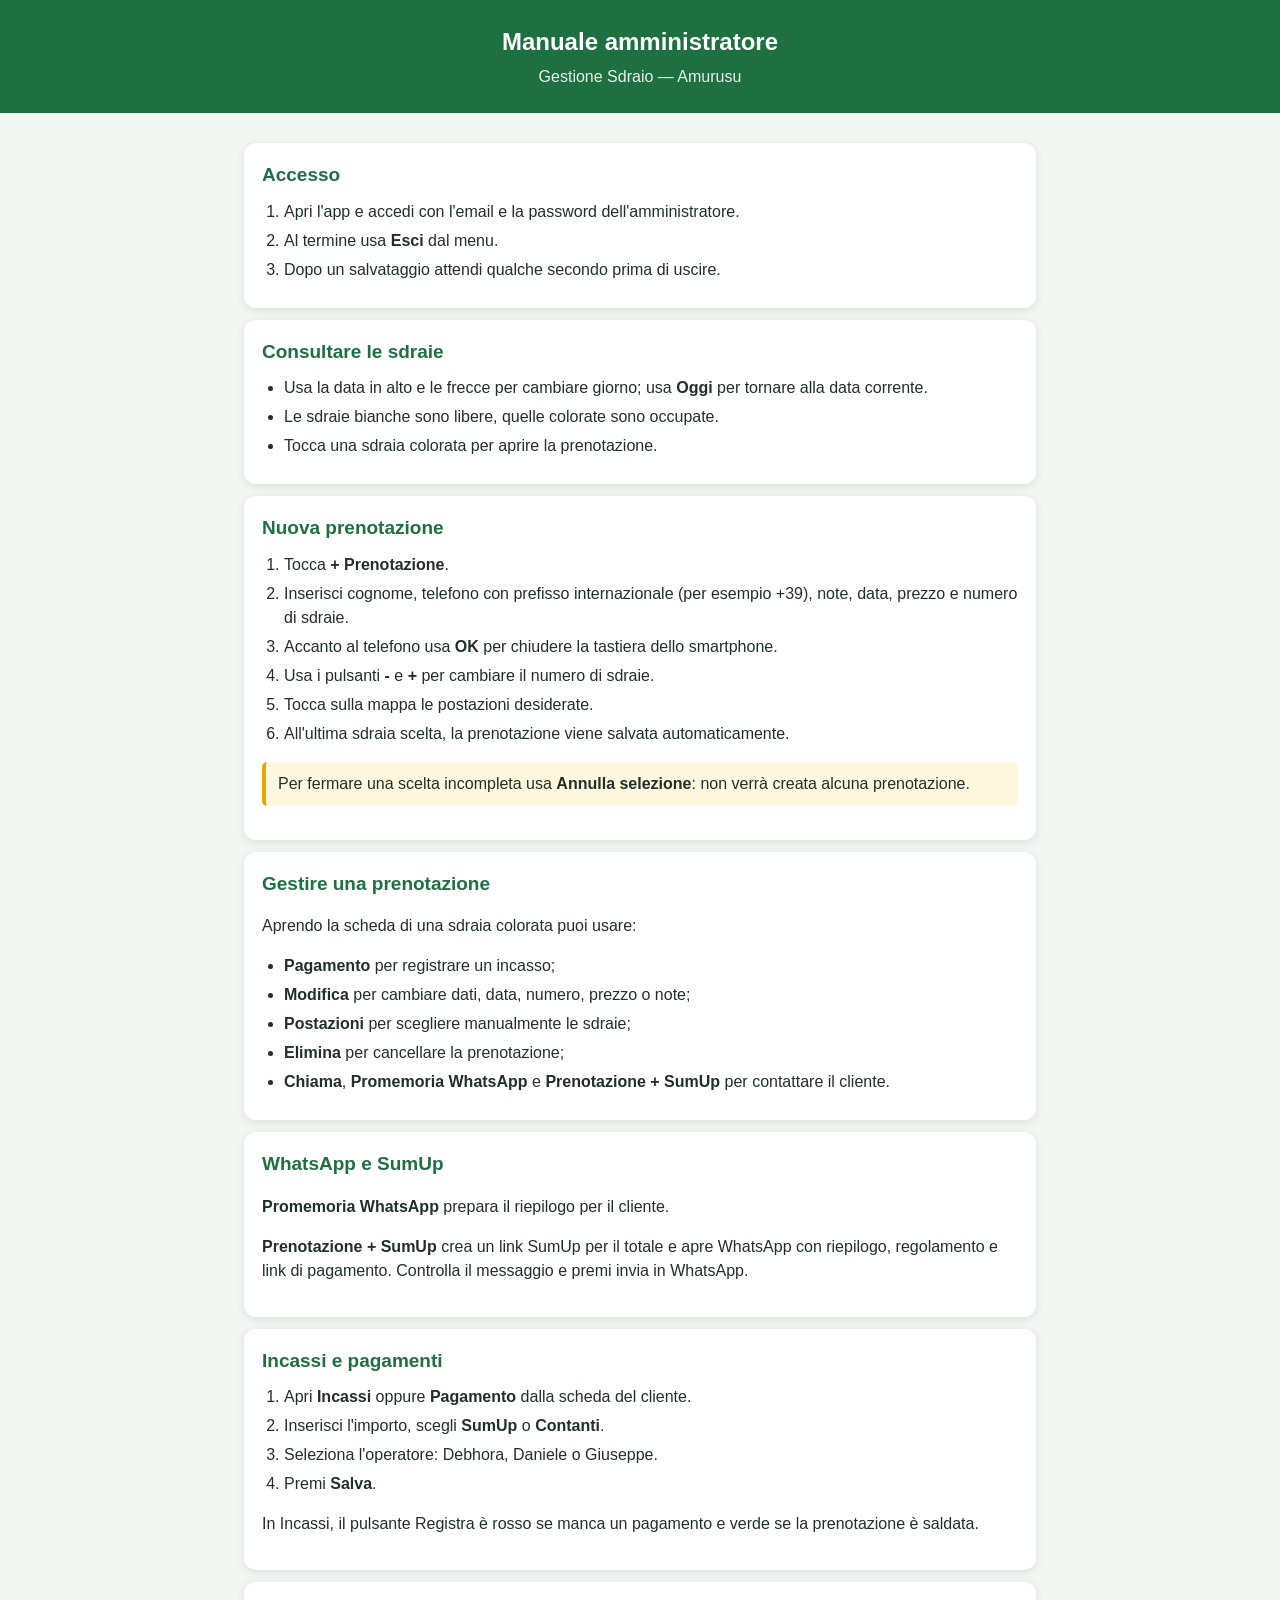
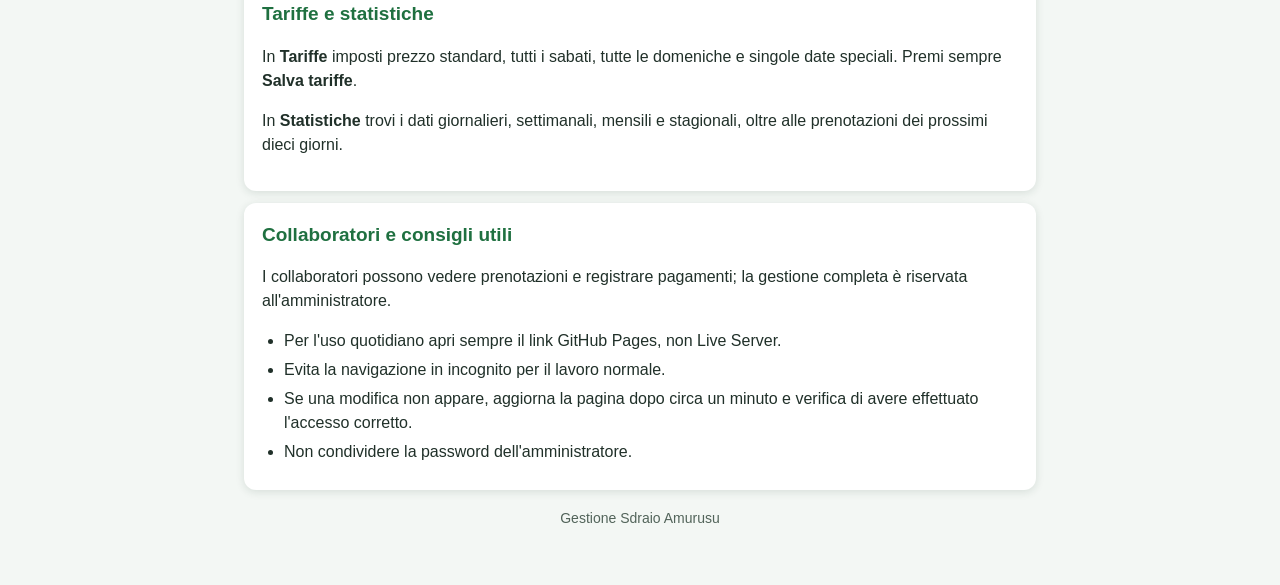
==== manuale.html @ 2dd37667 "Add files via upload" ====
<!doctype html>
<html lang="it">
<head>
    <meta charset="utf-8">
    <meta name="viewport" content="width=device-width, initial-scale=1">
    <title>Manuale amministratore — Amurusu</title>
    <style>
        :root{color-scheme:light;}
        *{box-sizing:border-box;}
        body{margin:0;background:#f3f7f4;color:#203029;font-family:Arial,sans-serif;line-height:1.5;}
        header{background:#1f7040;color:#fff;padding:24px 18px;text-align:center;}
        header h1{font-size:24px;margin:0 0 5px;}
        header p{margin:0;opacity:.9;}
        main{max-width:820px;margin:0 auto;padding:18px 14px 42px;}
        section{background:#fff;border-radius:12px;padding:18px;margin:12px 0;box-shadow:0 2px 8px #173a2420;}
        h2{font-size:19px;color:#1f7040;margin:0 0 10px;}
        h3{font-size:16px;margin:16px 0 5px;}
        ol,ul{padding-left:22px;margin:8px 0;}
        li{margin:5px 0;}
        .nota{border-left:4px solid #e6a700;background:#fff8df;padding:10px 12px;border-radius:5px;}
        .fine{font-size:14px;text-align:center;color:#52645a;margin-top:18px;}
        @media(max-width:500px){header{padding:18px 14px;}header h1{font-size:21px;}section{padding:15px;}main{padding:10px 8px 32px;}}
    </style>
</head>
<body>
    <header>
        <h1>Manuale amministratore</h1>
        <p>Gestione Sdraio — Amurusu</p>
    </header>
    <main>
        <section>
            <h2>Accesso</h2>
            <ol>
                <li>Apri l'app e accedi con l'email e la password dell'amministratore.</li>
                <li>Al termine usa <strong>Esci</strong> dal menu.</li>
                <li>Dopo un salvataggio attendi qualche secondo prima di uscire.</li>
            </ol>
        </section>
        <section>
            <h2>Consultare le sdraie</h2>
            <ul>
                <li>Usa la data in alto e le frecce per cambiare giorno; usa <strong>Oggi</strong> per tornare alla data corrente.</li>
                <li>Le sdraie bianche sono libere, quelle colorate sono occupate.</li>
                <li>Tocca una sdraia colorata per aprire la prenotazione.</li>
            </ul>
        </section>
        <section>
            <h2>Nuova prenotazione</h2>
            <ol>
                <li>Tocca <strong>+ Prenotazione</strong>.</li>
                <li>Inserisci cognome, telefono con prefisso internazionale (per esempio +39), note, data, prezzo e numero di sdraie.</li>
                <li>Accanto al telefono usa <strong>OK</strong> per chiudere la tastiera dello smartphone.</li>
                <li>Usa i pulsanti <strong>-</strong> e <strong>+</strong> per cambiare il numero di sdraie.</li>
                <li>Tocca sulla mappa le postazioni desiderate.</li>
                <li>All'ultima sdraia scelta, la prenotazione viene salvata automaticamente.</li>
            </ol>
            <p class="nota">Per fermare una scelta incompleta usa <strong>Annulla selezione</strong>: non verrà creata alcuna prenotazione.</p>
        </section>
        <section>
            <h2>Gestire una prenotazione</h2>
            <p>Aprendo la scheda di una sdraia colorata puoi usare:</p>
            <ul>
                <li><strong>Pagamento</strong> per registrare un incasso;</li>
                <li><strong>Modifica</strong> per cambiare dati, data, numero, prezzo o note;</li>
                <li><strong>Postazioni</strong> per scegliere manualmente le sdraie;</li>
                <li><strong>Elimina</strong> per cancellare la prenotazione;</li>
                <li><strong>Chiama</strong>, <strong>Promemoria WhatsApp</strong> e <strong>Prenotazione + SumUp</strong> per contattare il cliente.</li>
            </ul>
        </section>
        <section>
            <h2>WhatsApp e SumUp</h2>
            <p><strong>Promemoria WhatsApp</strong> prepara il riepilogo per il cliente.</p>
            <p><strong>Prenotazione + SumUp</strong> crea un link SumUp per il totale e apre WhatsApp con riepilogo, regolamento e link di pagamento. Controlla il messaggio e premi invia in WhatsApp.</p>
        </section>
        <section>
            <h2>Incassi e pagamenti</h2>
            <ol>
                <li>Apri <strong>Incassi</strong> oppure <strong>Pagamento</strong> dalla scheda del cliente.</li>
                <li>Inserisci l'importo, scegli <strong>SumUp</strong> o <strong>Contanti</strong>.</li>
                <li>Seleziona l'operatore: Debhora, Daniele o Giuseppe.</li>
                <li>Premi <strong>Salva</strong>.</li>
            </ol>
            <p>In Incassi, il pulsante Registra è rosso se manca un pagamento e verde se la prenotazione è saldata.</p>
        </section>
        <section>
            <h2>Tariffe e statistiche</h2>
            <p>In <strong>Tariffe</strong> imposti prezzo standard, tutti i sabati, tutte le domeniche e singole date speciali. Premi sempre <strong>Salva tariffe</strong>.</p>
            <p>In <strong>Statistiche</strong> trovi i dati giornalieri, settimanali, mensili e stagionali, oltre alle prenotazioni dei prossimi dieci giorni.</p>
        </section>
        <section>
            <h2>Collaboratori e consigli utili</h2>
            <p>I collaboratori possono vedere prenotazioni e registrare pagamenti; la gestione completa è riservata all'amministratore.</p>
            <ul>
                <li>Per l'uso quotidiano apri sempre il link GitHub Pages, non Live Server.</li>
                <li>Evita la navigazione in incognito per il lavoro normale.</li>
                <li>Se una modifica non appare, aggiorna la pagina dopo circa un minuto e verifica di avere effettuato l'accesso corretto.</li>
                <li>Non condividere la password dell'amministratore.</li>
            </ul>
        </section>
        <p class="fine">Gestione Sdraio Amurusu</p>
    </main>
</body>
</html>
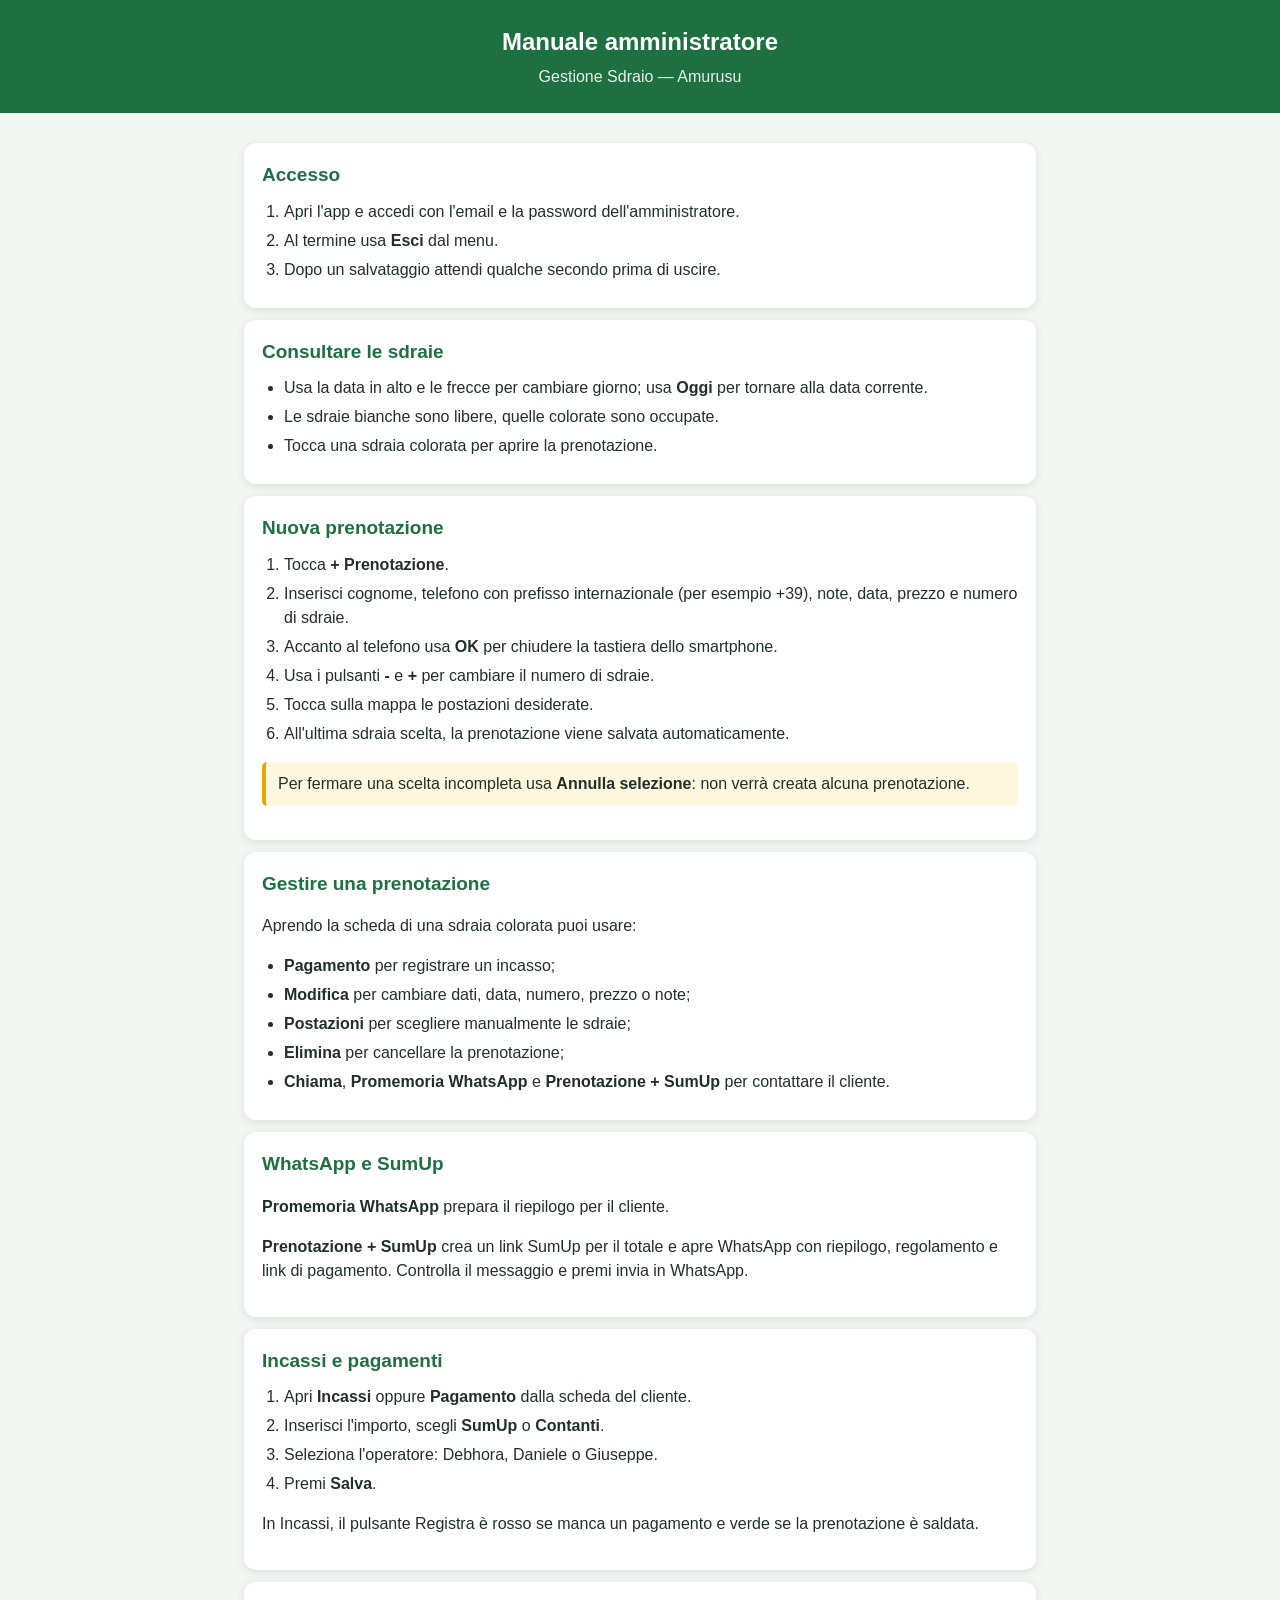
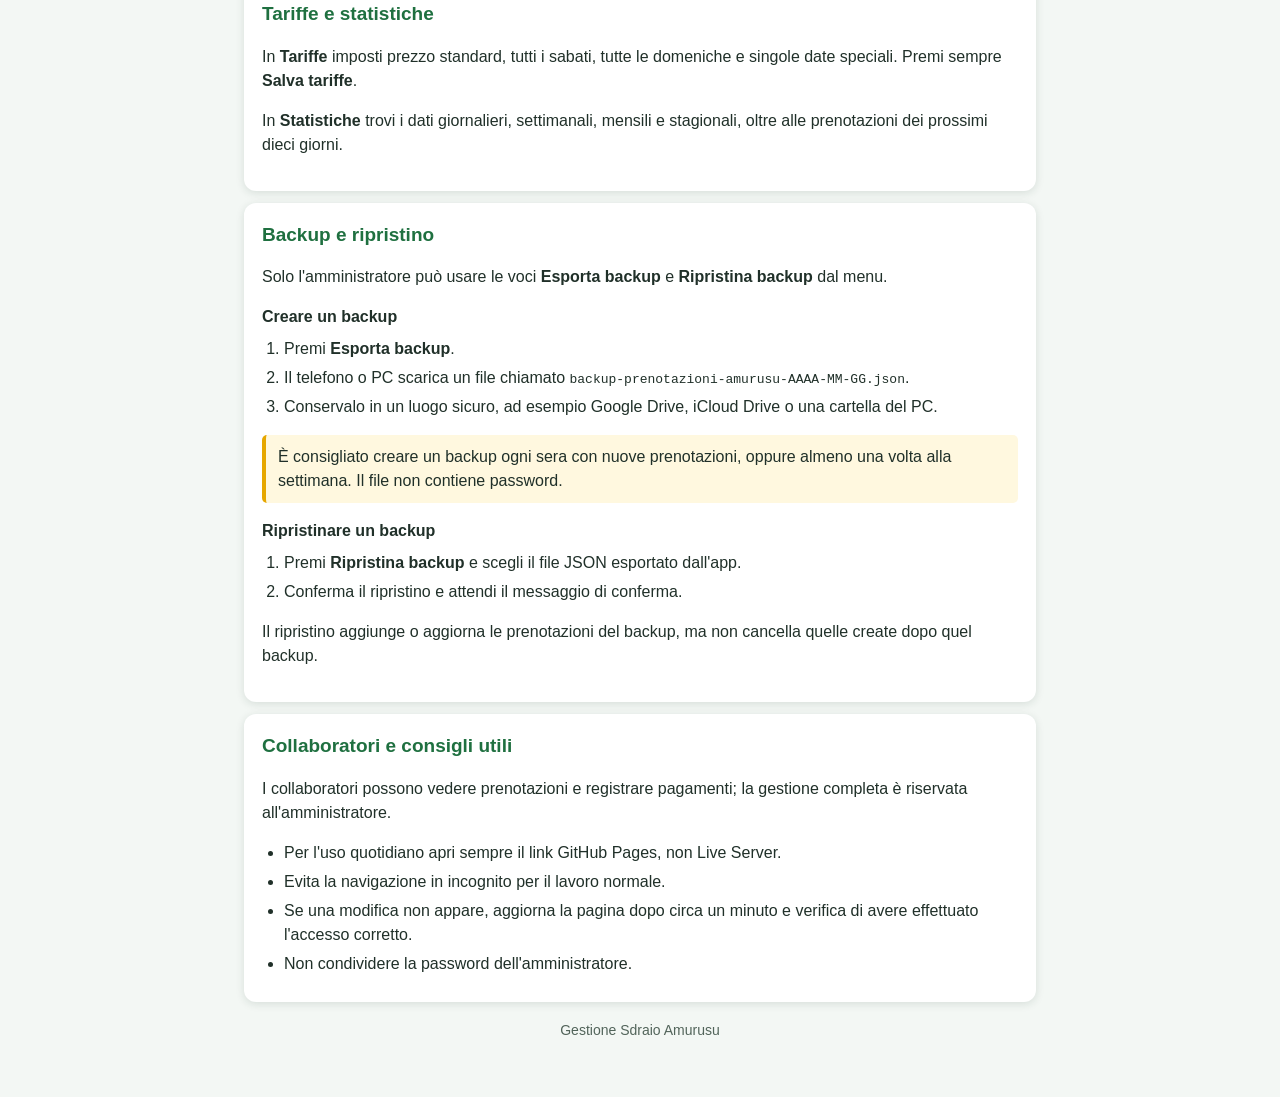
==== commit dadba4c4: "Add files via upload" ====
--- a/manuale.html
+++ b/manuale.html
@@ -88,6 +88,23 @@
             <p>In <strong>Statistiche</strong> trovi i dati giornalieri, settimanali, mensili e stagionali, oltre alle prenotazioni dei prossimi dieci giorni.</p>
         </section>
         <section>
+            <h2>Backup e ripristino</h2>
+            <p>Solo l'amministratore può usare le voci <strong>Esporta backup</strong> e <strong>Ripristina backup</strong> dal menu.</p>
+            <h3>Creare un backup</h3>
+            <ol>
+                <li>Premi <strong>Esporta backup</strong>.</li>
+                <li>Il telefono o PC scarica un file chiamato <code>backup-prenotazioni-amurusu-AAAA-MM-GG.json</code>.</li>
+                <li>Conservalo in un luogo sicuro, ad esempio Google Drive, iCloud Drive o una cartella del PC.</li>
+            </ol>
+            <p class="nota">È consigliato creare un backup ogni sera con nuove prenotazioni, oppure almeno una volta alla settimana. Il file non contiene password.</p>
+            <h3>Ripristinare un backup</h3>
+            <ol>
+                <li>Premi <strong>Ripristina backup</strong> e scegli il file JSON esportato dall'app.</li>
+                <li>Conferma il ripristino e attendi il messaggio di conferma.</li>
+            </ol>
+            <p>Il ripristino aggiunge o aggiorna le prenotazioni del backup, ma non cancella quelle create dopo quel backup.</p>
+        </section>
+        <section>
             <h2>Collaboratori e consigli utili</h2>
             <p>I collaboratori possono vedere prenotazioni e registrare pagamenti; la gestione completa è riservata all'amministratore.</p>
             <ul>
